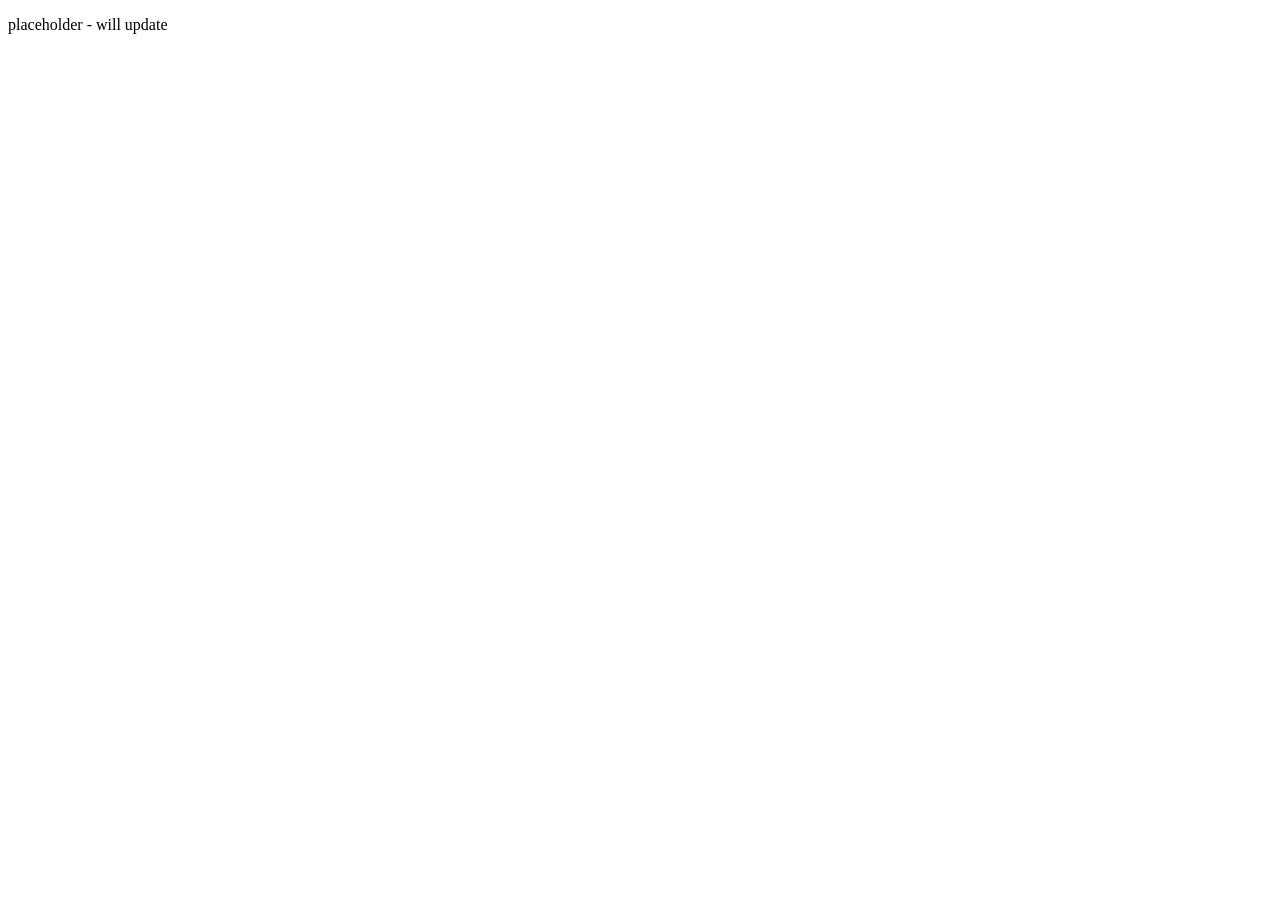
==== docs/index.html @ 929df1a0 "docs: add protocol conversion explanation page for GitHub Pages" ====
<!DOCTYPE html>
<html lang="zh-CN">
<head>
  <meta charset="UTF-8" />
  <meta name="viewport" content="width=device-width, initial-scale=1" />
  <title>Claude \u2194 OpenAI \u534f\u8bae\u7f51\u5173 \u00b7 \u539f\u7406\u7b14\u8bb0</title>
</head>
<body><p>placeholder - will update</p></body>
</html>
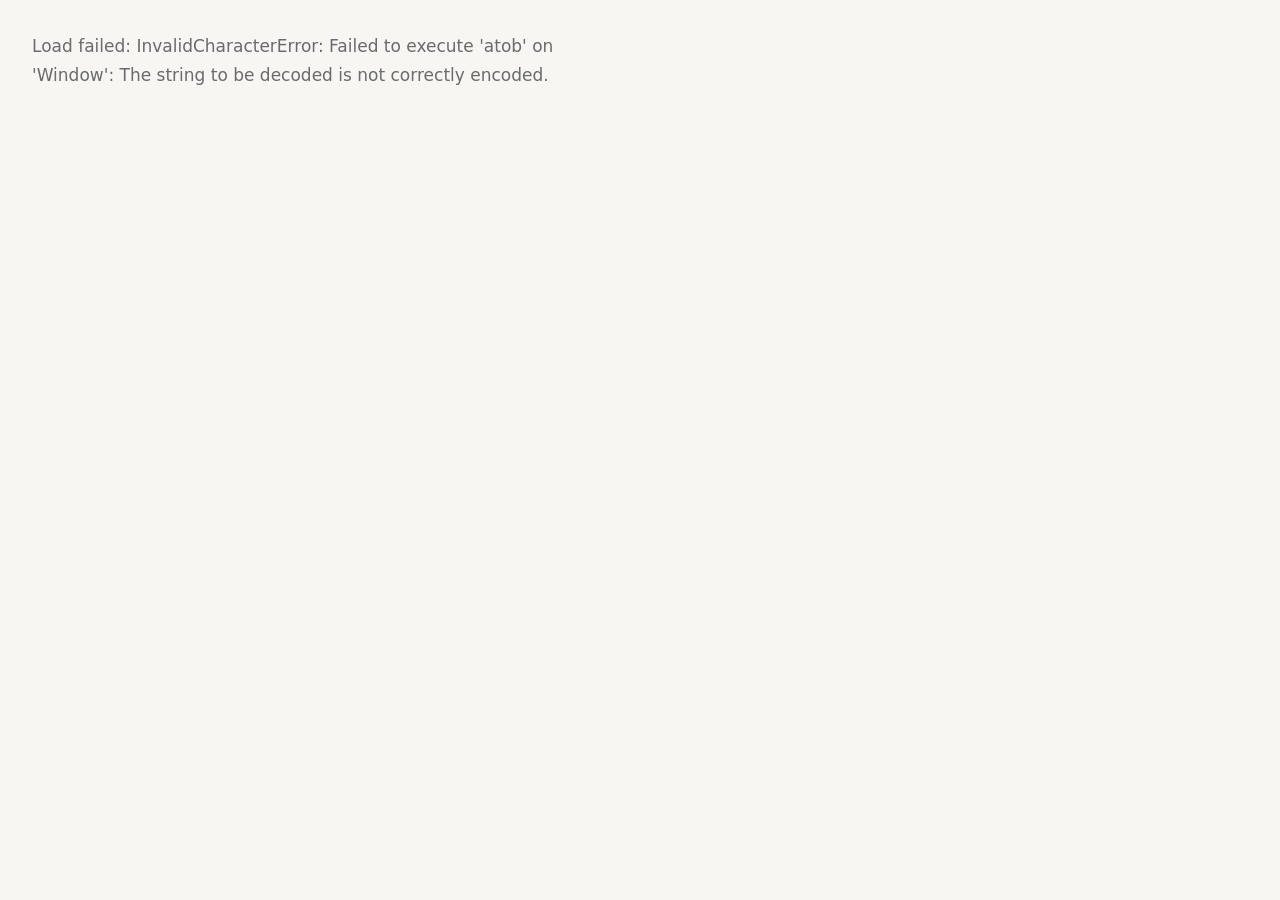
==== commit b0ab5f8b: "docs: add page loader for GitHub Pages" ====
--- a/docs/index.html
+++ b/docs/index.html
@@ -1,9 +1,22 @@
 <!DOCTYPE html>
 <html lang="zh-CN">
 <head>
-  <meta charset="UTF-8" />
-  <meta name="viewport" content="width=device-width, initial-scale=1" />
-  <title>Claude \u2194 OpenAI \u534f\u8bae\u7f51\u5173 \u00b7 \u539f\u7406\u7b14\u8bb0</title>
+<meta charset="UTF-8"/>
+<meta name="viewport" content="width=device-width, initial-scale=1"/>
+<title>Claude ↔ OpenAI 协议网关 · 原理笔记</title>
+<link rel="stylesheet" href="styles.css"/>
 </head>
-<body><p>placeholder - will update</p></body>
-</html>+<body>
+<p id="s" style="font-family:system-ui;color:#6b6b6b;padding:2rem">Loading…</p>
+<script>
+(async () => {
+  const parts = ['page.b64.0', 'page.b64.1', 'page.b64.2'];
+  const texts = await Promise.all(parts.map(p => fetch(p).then(r => r.text())));
+  const b64 = texts.join('');
+  const bin = Uint8Array.from(atob(b64), c => c.charCodeAt(0));
+  const html = new TextDecoder().decode(bin);
+  document.open(); document.write(html); document.close();
+})().catch(e => { document.getElementById('s').textContent = 'Load failed: ' + e; });
+</script>
+</body>
+</html>
--- a/docs/styles.css
+++ b/docs/styles.css
@@ -0,0 +1,306 @@
+:root {
+      --bg: #f7f6f3;
+      --text: #1a1a1a;
+      --muted: #6b6b6b;
+      --faint: #9a9a9a;
+      --line: #e6e4df;
+      --line-strong: #d4d1ca;
+      --soft: #f0eeea;
+      --code-bg: #f0eeea;
+      --measure: 40rem;
+      --font: "Inter", "PingFang SC", "Microsoft YaHei", system-ui, sans-serif;
+      --serif: "Instrument Serif", "Songti SC", "Noto Serif SC", Georgia, serif;
+      --mono: "JetBrains Mono", ui-monospace, SFMono-Regular, Menlo, Consolas, monospace;
+    }
+    * { box-sizing: border-box; margin: 0; padding: 0; }
+    html { scroll-behavior: smooth; }
+    body {
+      font-family: var(--font);
+      background: var(--bg);
+      color: var(--text);
+      font-size: 17px;
+      line-height: 1.7;
+      -webkit-font-smoothing: antialiased;
+      font-weight: 450;
+    }
+    a {
+      color: var(--text);
+      text-decoration: underline;
+      text-decoration-thickness: 1px;
+      text-underline-offset: 3px;
+      text-decoration-color: var(--line-strong);
+      transition: text-decoration-color .15s;
+    }
+    a:hover { text-decoration-color: var(--text); }
+
+    .top {
+      max-width: 720px;
+      margin: 0 auto;
+      padding: 28px 24px 0;
+      display: flex;
+      justify-content: space-between;
+      align-items: center;
+    }
+    .back {
+      display: inline-flex;
+      align-items: center;
+      justify-content: center;
+      width: 36px;
+      height: 36px;
+      border-radius: 50%;
+      background: var(--soft);
+      color: var(--muted);
+      text-decoration: none;
+      font-size: 16px;
+      transition: background .15s;
+    }
+    .back:hover { background: var(--line); text-decoration: none; }
+    .top-right {
+      display: flex;
+      align-items: center;
+      gap: 14px;
+      font-size: 13px;
+      color: var(--muted);
+    }
+    .top-right a { text-decoration: none; color: var(--muted); }
+    .top-right a:hover { color: var(--text); }
+    .top-right .active {
+      color: var(--text);
+      text-decoration: underline;
+      text-underline-offset: 4px;
+      text-decoration-thickness: 1.5px;
+    }
+
+    article {
+      max-width: 720px;
+      margin: 0 auto;
+      padding: 48px 24px 96px;
+    }
+    .meta {
+      font-size: 13.5px;
+      color: var(--muted);
+      margin-bottom: 16px;
+    }
+    .meta span { margin: 0 6px; color: var(--faint); }
+
+    h1 {
+      font-family: var(--serif);
+      font-size: clamp(2.2rem, 5vw, 2.85rem);
+      font-weight: 400;
+      line-height: 1.2;
+      letter-spacing: -0.02em;
+      margin-bottom: 20px;
+    }
+    .dek {
+      font-size: 1.15rem;
+      line-height: 1.65;
+      color: var(--muted);
+      max-width: var(--measure);
+      margin-bottom: 36px;
+    }
+    hr.rule {
+      border: none;
+      border-top: 1px solid var(--line);
+      margin: 40px 0;
+    }
+    h2 {
+      font-family: var(--serif);
+      font-size: 1.55rem;
+      font-weight: 400;
+      letter-spacing: -0.015em;
+      margin: 52px 0 16px;
+      line-height: 1.3;
+    }
+    h3 {
+      font-size: 1rem;
+      font-weight: 600;
+      margin: 36px 0 12px;
+      letter-spacing: -0.01em;
+    }
+    p { max-width: var(--measure); margin-bottom: 1.15em; }
+    strong { font-weight: 600; }
+    ul, ol {
+      max-width: var(--measure);
+      margin: 0 0 1.25em;
+      padding-left: 1.35em;
+    }
+    li { margin-bottom: 0.45em; }
+    li::marker { color: var(--faint); }
+
+    code {
+      font-family: var(--mono);
+      font-size: 0.84em;
+      background: var(--code-bg);
+      padding: 0.12em 0.4em;
+      border-radius: 4px;
+    }
+    pre {
+      background: var(--code-bg);
+      border-radius: 10px;
+      padding: 18px 20px;
+      overflow-x: auto;
+      margin: 0 0 1.5em;
+      font-size: 13px;
+      line-height: 1.55;
+      font-family: var(--mono);
+      color: #333;
+    }
+    pre code { background: none; padding: 0; font-size: inherit; }
+
+    .table-wrap {
+      overflow-x: auto;
+      margin: 0 0 1.5em;
+      border-radius: 10px;
+      border: 1px solid var(--line);
+      background: #fff;
+    }
+    table { width: 100%; border-collapse: collapse; font-size: 14px; }
+    th, td {
+      text-align: left;
+      padding: 11px 16px;
+      border-bottom: 1px solid var(--line);
+      vertical-align: top;
+    }
+    th {
+      font-weight: 550;
+      font-size: 12px;
+      letter-spacing: 0.03em;
+      text-transform: uppercase;
+      color: var(--muted);
+      background: var(--soft);
+    }
+    tr:last-child td { border-bottom: none; }
+
+    .note {
+      border-left: 2px solid var(--line-strong);
+      padding: 4px 0 4px 18px;
+      margin: 1.5em 0;
+      color: var(--muted);
+      font-size: 15.5px;
+      max-width: var(--measure);
+    }
+    .note strong { color: var(--text); }
+
+    .diagram {
+      margin: 1.75em 0 2em;
+      background: #fff;
+      border: 1px solid var(--line);
+      border-radius: 14px;
+      padding: 28px 20px 24px;
+      overflow-x: auto;
+    }
+    .diagram svg {
+      display: block;
+      margin: 0 auto;
+      max-width: 100%;
+      height: auto;
+    }
+    .diagram-caption {
+      text-align: center;
+      font-size: 13px;
+      color: var(--faint);
+      margin-top: 14px;
+    }
+
+    .steps {
+      list-style: none;
+      padding: 0;
+      max-width: var(--measure);
+      margin: 0 0 1.5em;
+      counter-reset: step;
+    }
+    .steps li {
+      counter-increment: step;
+      display: grid;
+      grid-template-columns: 28px 1fr;
+      gap: 12px;
+      padding: 12px 0;
+      border-bottom: 1px solid var(--line);
+      margin: 0;
+    }
+    .steps li:last-child { border-bottom: none; }
+    .steps li::before {
+      content: counter(step);
+      font-family: var(--mono);
+      font-size: 12px;
+      font-weight: 500;
+      color: var(--faint);
+      width: 28px;
+      height: 28px;
+      border-radius: 50%;
+      background: var(--soft);
+      display: flex;
+      align-items: center;
+      justify-content: center;
+      margin-top: 2px;
+    }
+    .steps strong { display: block; font-size: 15px; margin-bottom: 2px; }
+    .steps span { font-size: 14px; color: var(--muted); }
+
+    .sse {
+      list-style: none;
+      padding: 0;
+      margin: 0 0 1.5em;
+      max-width: var(--measure);
+      border: 1px solid var(--line);
+      border-radius: 10px;
+      overflow: hidden;
+      background: #fff;
+    }
+    .sse li {
+      display: grid;
+      grid-template-columns: 170px 1fr;
+      gap: 12px;
+      padding: 11px 16px;
+      border-bottom: 1px solid var(--line);
+      margin: 0;
+      font-size: 13.5px;
+    }
+    .sse li:last-child { border-bottom: none; }
+    .sse .ev {
+      font-family: var(--mono);
+      font-size: 12.5px;
+      font-weight: 500;
+    }
+    .sse .desc { color: var(--muted); }
+
+    .pair {
+      display: grid;
+      grid-template-columns: 1fr 1fr;
+      gap: 12px;
+      margin: 0 0 1.5em;
+    }
+    @media (max-width: 600px) {
+      .pair { grid-template-columns: 1fr; }
+      .sse li { grid-template-columns: 1fr; gap: 4px; }
+    }
+    .pair-card {
+      background: #fff;
+      border: 1px solid var(--line);
+      border-radius: 10px;
+      padding: 16px 18px;
+    }
+    .pair-card h4 {
+      font-size: 14px;
+      font-weight: 600;
+      margin-bottom: 6px;
+    }
+    .pair-card p {
+      font-size: 13.5px;
+      color: var(--muted);
+      margin: 0;
+      line-height: 1.55;
+      max-width: none;
+    }
+
+    footer {
+      max-width: 720px;
+      margin: 0 auto;
+      padding: 0 24px 64px;
+      font-size: 13.5px;
+      color: var(--muted);
+    }
+    footer .repo {
+      border-top: 1px solid var(--line);
+      padding-top: 28px;
+    }
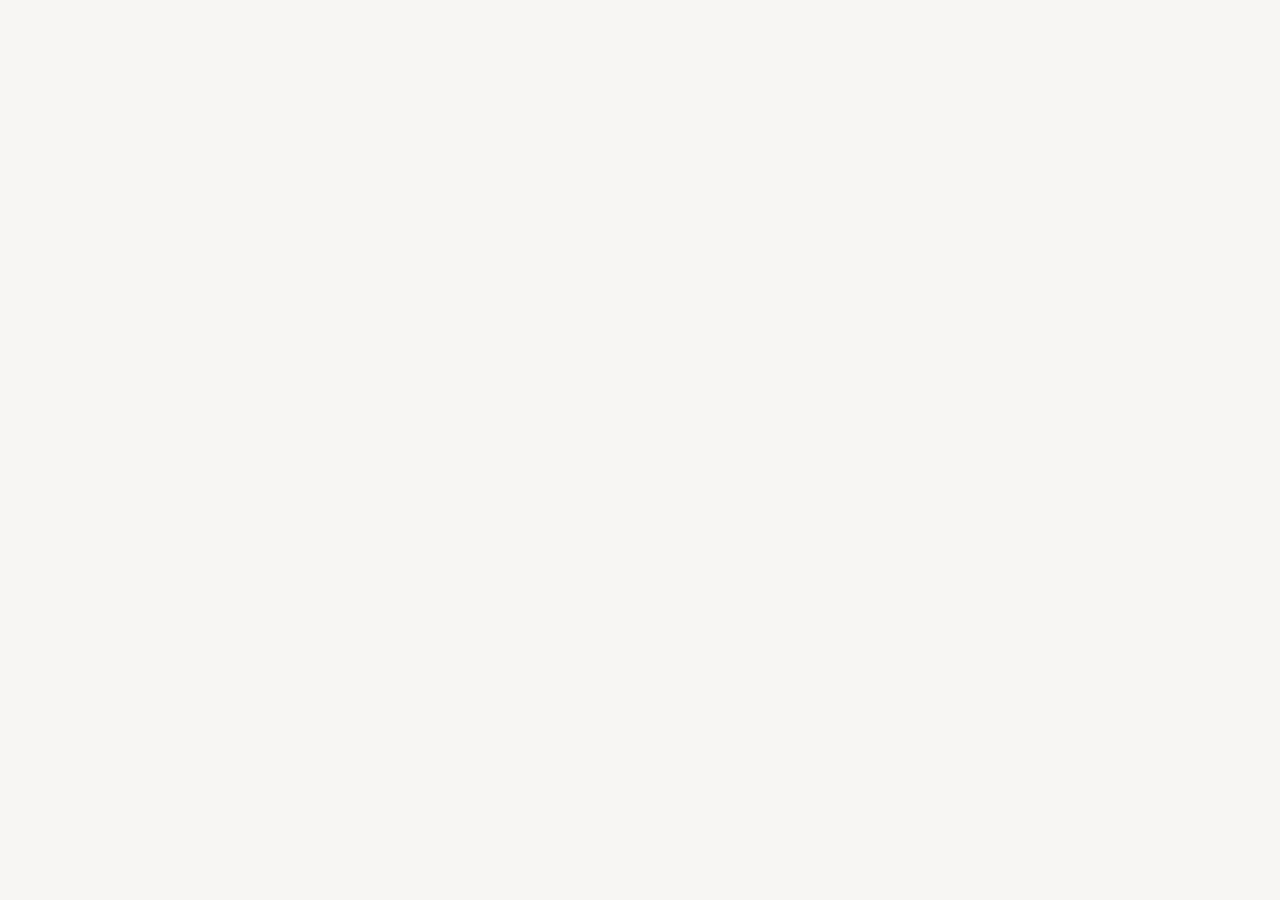
==== commit fec0810b: "docs: protocol explanation page (index loader)" ====
--- a/docs/index.html
+++ b/docs/index.html
@@ -1,22 +1,15 @@
 <!DOCTYPE html>
-<html lang="zh-CN">
-<head>
+<html lang="zh-CN"><head>
 <meta charset="UTF-8"/>
-<meta name="viewport" content="width=device-width, initial-scale=1"/>
-<title>Claude ↔ OpenAI 协议网关 · 原理笔记</title>
+<meta name="viewport" content="width=device-width,initial-scale=1"/>
+<title>Claude \u2194 OpenAI \u534f\u8bae\u7f51\u5173 \u00b7 \u539f\u7406\u7b14\u8bb0</title>
 <link rel="stylesheet" href="styles.css"/>
-</head>
-<body>
-<p id="s" style="font-family:system-ui;color:#6b6b6b;padding:2rem">Loading…</p>
+<script src="p0.js"></script>
+<script src="p1.js"></script>
+</head><body>
 <script>
-(async () => {
-  const parts = ['page.b64.0', 'page.b64.1', 'page.b64.2'];
-  const texts = await Promise.all(parts.map(p => fetch(p).then(r => r.text())));
-  const b64 = texts.join('');
-  const bin = Uint8Array.from(atob(b64), c => c.charCodeAt(0));
-  const html = new TextDecoder().decode(bin);
-  document.open(); document.write(html); document.close();
-})().catch(e => { document.getElementById('s').textContent = 'Load failed: ' + e; });
+const b64=(window.__P0||"")+(window.__P1||"");
+const html=new TextDecoder().decode(Uint8Array.from(atob(b64),c=>c.charCodeAt(0)));
+document.open();document.write(html);document.close();
 </script>
-</body>
-</html>
+</body></html>
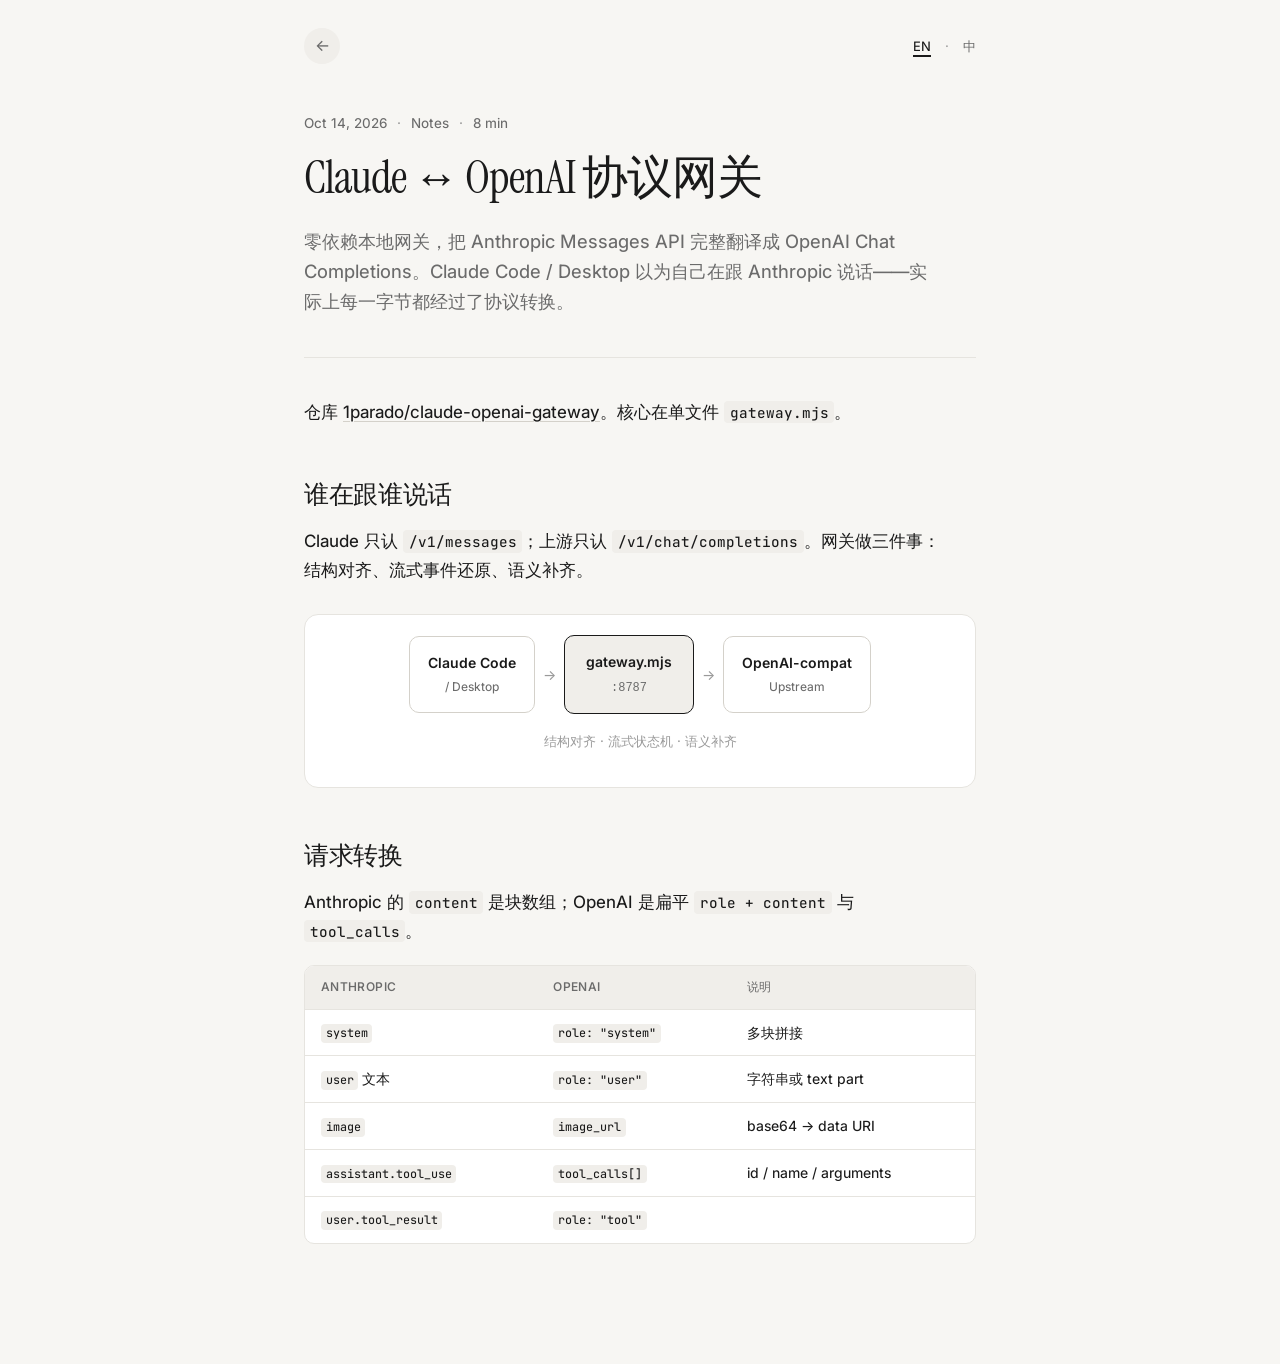
==== commit bdb60bbe: "docs: update index for 4-part page loader" ====
--- a/docs/index.html
+++ b/docs/index.html
@@ -6,9 +6,11 @@
 <link rel="stylesheet" href="styles.css"/>
 <script src="p0.js"></script>
 <script src="p1.js"></script>
+<script src="p2.js"></script>
+<script src="p3.js"></script>
 </head><body>
 <script>
-const b64=(window.__P0||"")+(window.__P1||"");
+const b64=(window.__P0||"")+(window.__P1||"")+(window.__P2||"")+(window.__P3||"");
 const html=new TextDecoder().decode(Uint8Array.from(atob(b64),c=>c.charCodeAt(0)));
 document.open();document.write(html);document.close();
 </script>
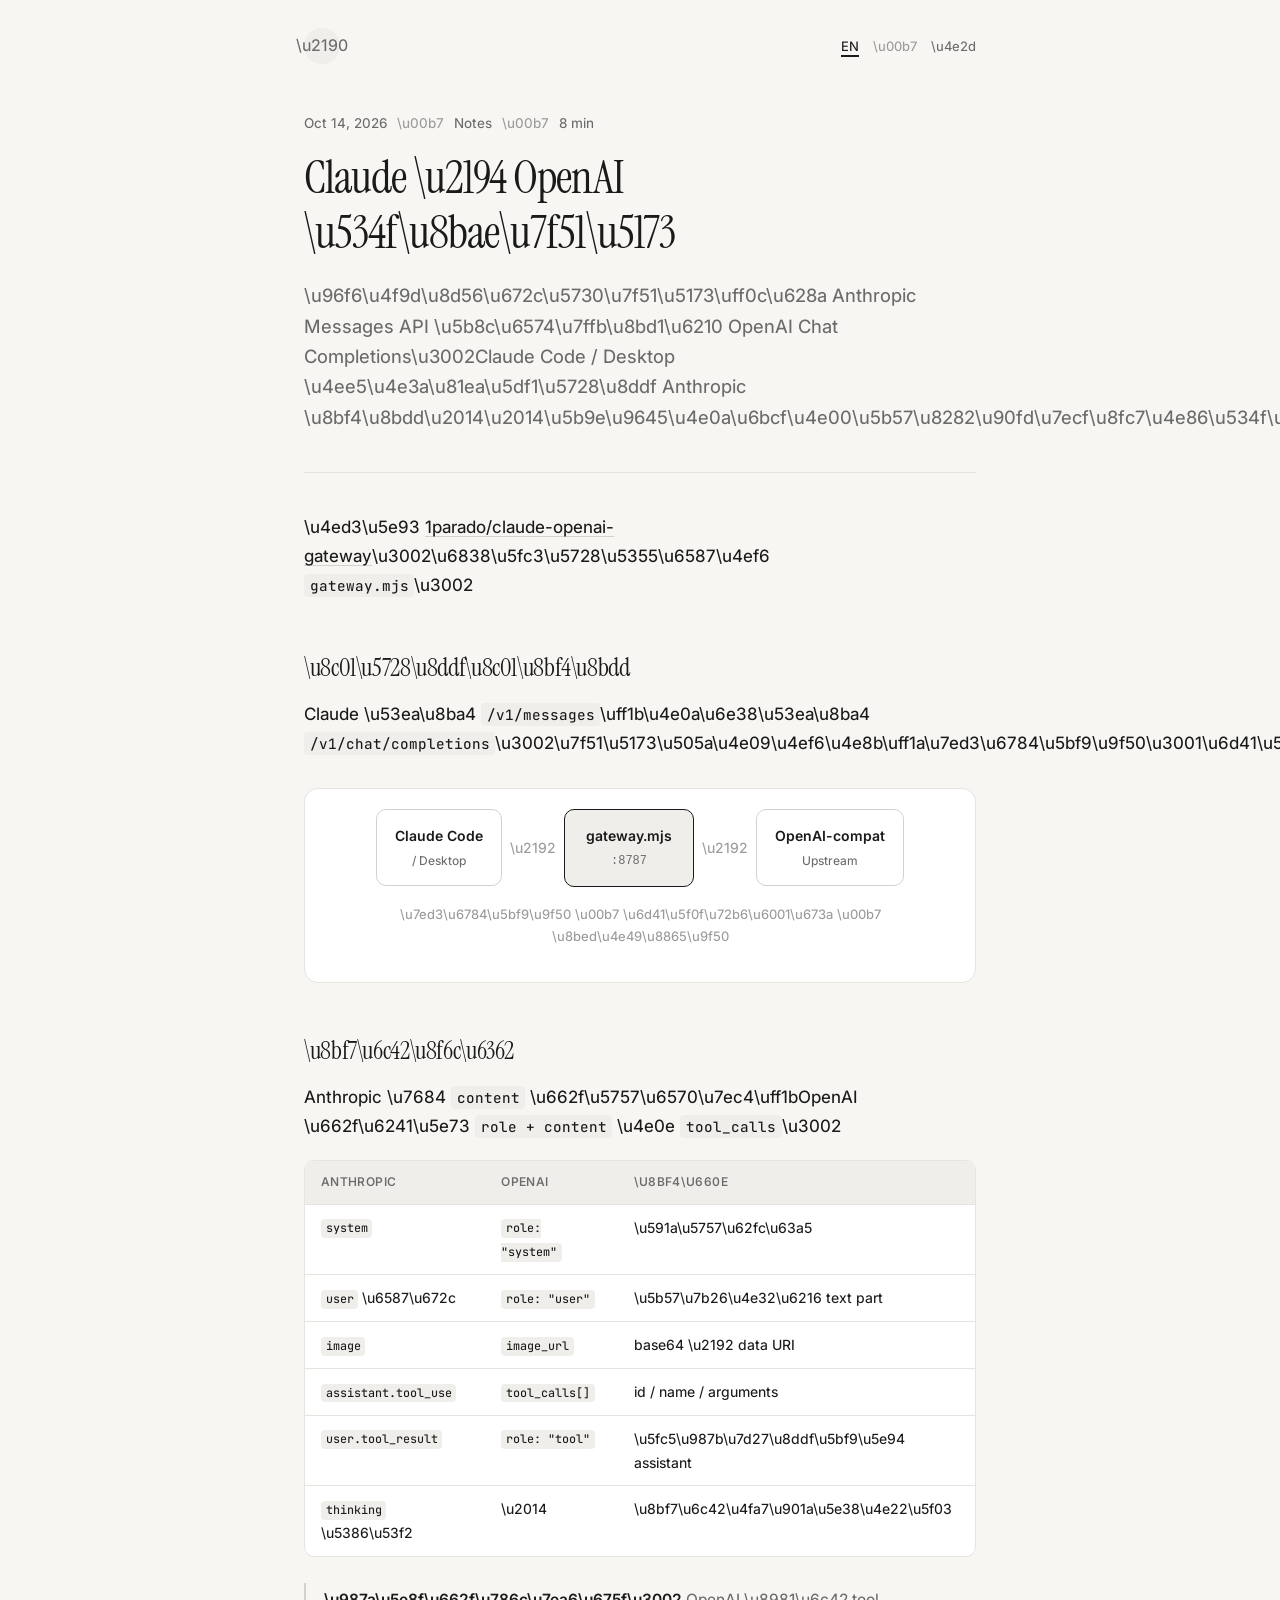
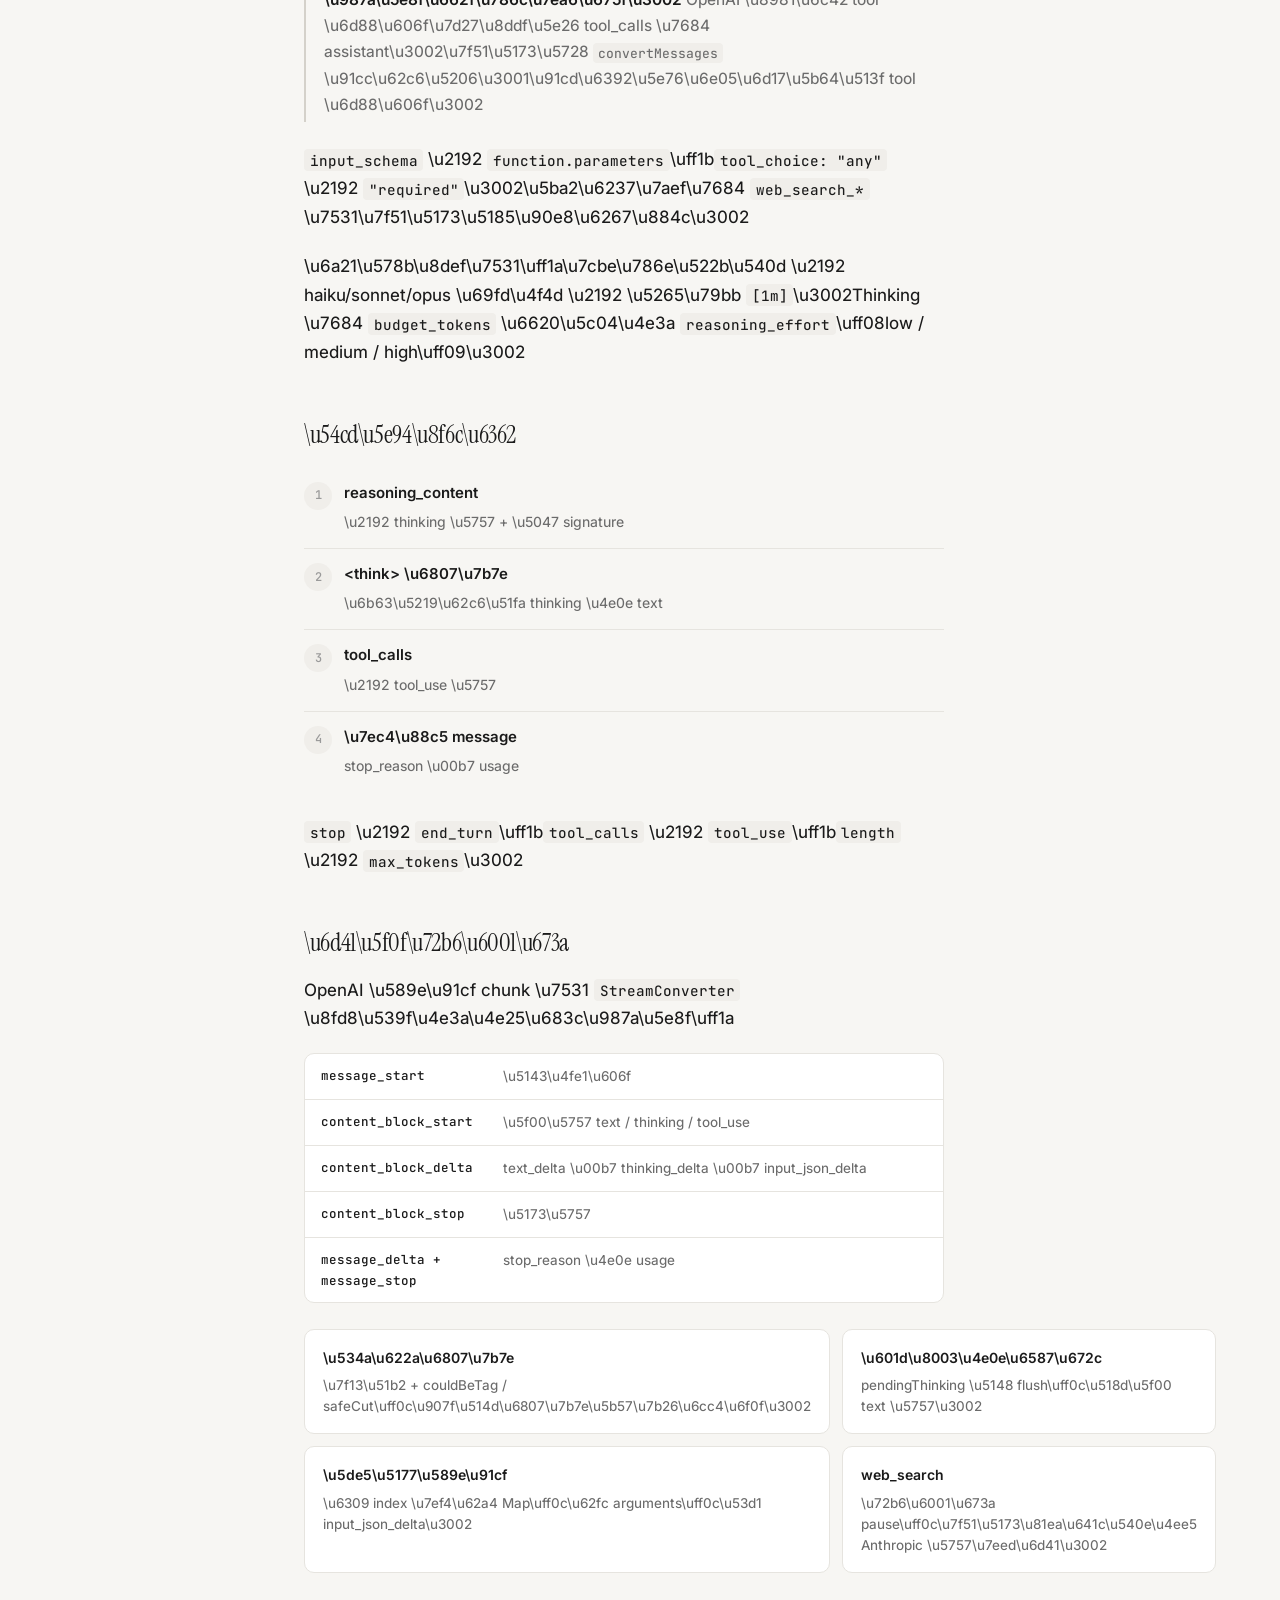
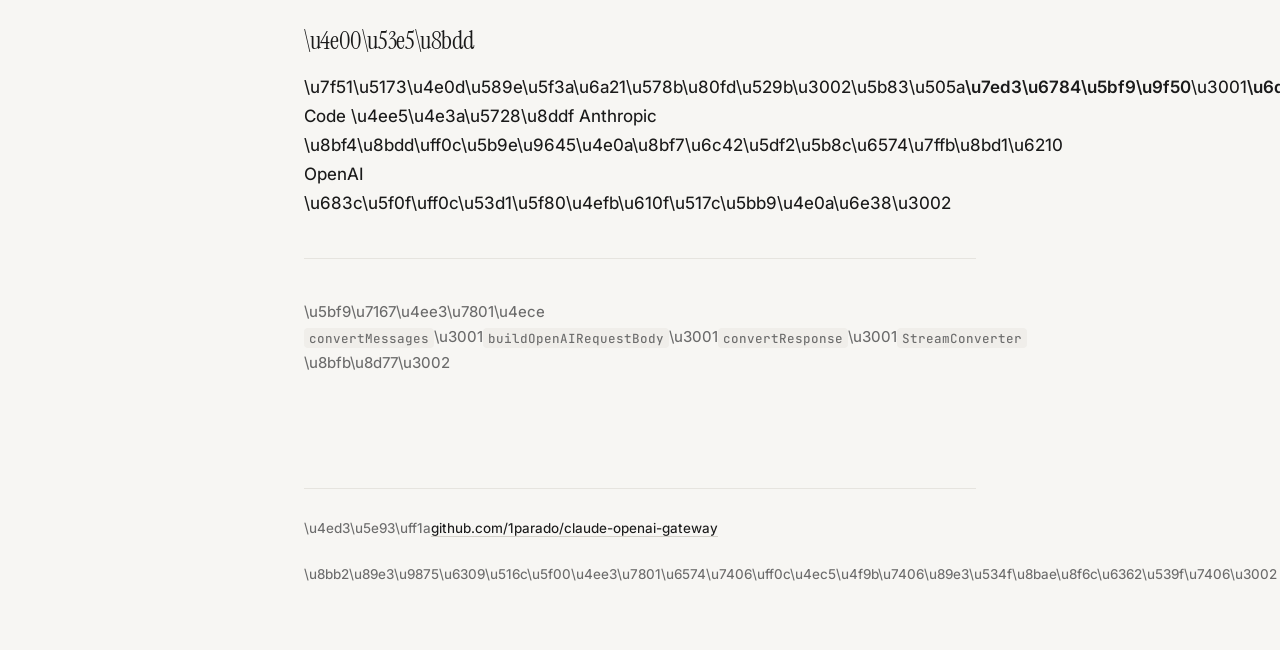
==== commit ddda5b24: "docs: protocol explanation page for GitHub Pages" ====
--- a/docs/index.html
+++ b/docs/index.html
@@ -1,17 +1,80 @@
 <!DOCTYPE html>
-<html lang="zh-CN"><head>
+<html lang="zh-CN">
+<head>
 <meta charset="UTF-8"/>
-<meta name="viewport" content="width=device-width,initial-scale=1"/>
+<meta name="viewport" content="width=device-width, initial-scale=1"/>
 <title>Claude \u2194 OpenAI \u534f\u8bae\u7f51\u5173 \u00b7 \u539f\u7406\u7b14\u8bb0</title>
+<link rel="preconnect" href="https://fonts.googleapis.com"/>
+<link rel="preconnect" href="https://fonts.gstatic.com" crossorigin/>
+<link href="https://fonts.googleapis.com/css2?family=Instrument+Serif:ital@0;1&family=Inter:wght@400;450;500;600&family=JetBrains+Mono:wght@400;500&display=swap" rel="stylesheet"/>
 <link rel="stylesheet" href="styles.css"/>
-<script src="p0.js"></script>
-<script src="p1.js"></script>
-<script src="p2.js"></script>
-<script src="p3.js"></script>
-</head><body>
-<script>
-const b64=(window.__P0||"")+(window.__P1||"")+(window.__P2||"")+(window.__P3||"");
-const html=new TextDecoder().decode(Uint8Array.from(atob(b64),c=>c.charCodeAt(0)));
-document.open();document.write(html);document.close();
-</script>
-</body></html>
+</head>
+<body>
+<div class="top">
+  <a class="back" href="https://github.com/1parado/claude-openai-gateway" title="Repo">\u2190</a>
+  <div class="top-right"><a class="active" href="#">EN</a><span style="color:var(--faint)"> \u00b7 </span><a href="#">\u4e2d</a></div>
+</div>
+<article>
+<p class="meta">Oct 14, 2026 <span>\u00b7</span> Notes <span>\u00b7</span> 8 min</p>
+<h1>Claude \u2194 OpenAI \u534f\u8bae\u7f51\u5173</h1>
+<p class="dek">\u96f6\u4f9d\u8d56\u672c\u5730\u7f51\u5173\uff0c\u628a Anthropic Messages API \u5b8c\u6574\u7ffb\u8bd1\u6210 OpenAI Chat Completions\u3002Claude Code / Desktop \u4ee5\u4e3a\u81ea\u5df1\u5728\u8ddf Anthropic \u8bf4\u8bdd\u2014\u2014\u5b9e\u9645\u4e0a\u6bcf\u4e00\u5b57\u8282\u90fd\u7ecf\u8fc7\u4e86\u534f\u8bae\u8f6c\u6362\u3002</p>
+<hr class="rule"/>
+<p>\u4ed3\u5e93 <a href="https://github.com/1parado/claude-openai-gateway" target="_blank" rel="noopener">1parado/claude-openai-gateway</a>\u3002\u6838\u5fc3\u5728\u5355\u6587\u4ef6 <code>gateway.mjs</code>\u3002</p>
+<h2>\u8c01\u5728\u8ddf\u8c01\u8bf4\u8bdd</h2>
+<p>Claude \u53ea\u8ba4 <code>/v1/messages</code>\uff1b\u4e0a\u6e38\u53ea\u8ba4 <code>/v1/chat/completions</code>\u3002\u7f51\u5173\u505a\u4e09\u4ef6\u4e8b\uff1a\u7ed3\u6784\u5bf9\u9f50\u3001\u6d41\u5f0f\u4e8b\u4ef6\u8fd8\u539f\u3001\u8bed\u4e49\u8865\u9f50\u3002</p>
+<div class="diagram" style="padding:20px 24px">
+<div style="display:flex;flex-wrap:wrap;align-items:center;gap:8px;justify-content:center;font-size:14px">
+<div style="background:#fff;border:1px solid #d4d1ca;border-radius:10px;padding:14px 18px;text-align:center;min-width:120px"><strong>Claude Code</strong><br/><span style="color:#6b6b6b;font-size:12px">/ Desktop</span></div>
+<span style="color:#9a9a9a">\u2192</span>
+<div style="background:#f0eeea;border:1.5px solid #1a1a1a;border-radius:10px;padding:14px 18px;text-align:center;min-width:130px"><strong>gateway.mjs</strong><br/><span style="font-family:monospace;font-size:12px;color:#6b6b6b">:8787</span></div>
+<span style="color:#9a9a9a">\u2192</span>
+<div style="background:#fff;border:1px solid #d4d1ca;border-radius:10px;padding:14px 18px;text-align:center;min-width:120px"><strong>OpenAI-compat</strong><br/><span style="color:#6b6b6b;font-size:12px">Upstream</span></div>
+</div>
+<p class="diagram-caption" style="margin-top:16px">\u7ed3\u6784\u5bf9\u9f50 \u00b7 \u6d41\u5f0f\u72b6\u6001\u673a \u00b7 \u8bed\u4e49\u8865\u9f50</p>
+</div>
+<h2>\u8bf7\u6c42\u8f6c\u6362</h2>
+<p>Anthropic \u7684 <code>content</code> \u662f\u5757\u6570\u7ec4\uff1bOpenAI \u662f\u6241\u5e73 <code>role + content</code> \u4e0e <code>tool_calls</code>\u3002</p>
+<div class="table-wrap"><table>
+<thead><tr><th>Anthropic</th><th>OpenAI</th><th>\u8bf4\u660e</th></tr></thead>
+<tbody>
+<tr><td><code>system</code></td><td><code>role: "system"</code></td><td>\u591a\u5757\u62fc\u63a5</td></tr>
+<tr><td><code>user</code> \u6587\u672c</td><td><code>role: "user"</code></td><td>\u5b57\u7b26\u4e32\u6216 text part</td></tr>
+<tr><td><code>image</code></td><td><code>image_url</code></td><td>base64 \u2192 data URI</td></tr>
+<tr><td><code>assistant.tool_use</code></td><td><code>tool_calls[]</code></td><td>id / name / arguments</td></tr>
+<tr><td><code>user.tool_result</code></td><td><code>role: "tool"</code></td><td>\u5fc5\u987b\u7d27\u8ddf\u5bf9\u5e94 assistant</td></tr>
+<tr><td><code>thinking</code> \u5386\u53f2</td><td>\u2014</td><td>\u8bf7\u6c42\u4fa7\u901a\u5e38\u4e22\u5f03</td></tr>
+</tbody></table></div>
+<div class="note"><strong>\u987a\u5e8f\u662f\u786c\u7ea6\u675f\u3002</strong> OpenAI \u8981\u6c42 tool \u6d88\u606f\u7d27\u8ddf\u5e26 tool_calls \u7684 assistant\u3002\u7f51\u5173\u5728 <code>convertMessages</code> \u91cc\u62c6\u5206\u3001\u91cd\u6392\u5e76\u6e05\u6d17\u5b64\u513f tool \u6d88\u606f\u3002</div>
+<p><code>input_schema</code> \u2192 <code>function.parameters</code>\uff1b<code>tool_choice: "any"</code> \u2192 <code>"required"</code>\u3002\u5ba2\u6237\u7aef\u7684 <code>web_search_*</code> \u7531\u7f51\u5173\u5185\u90e8\u6267\u884c\u3002</p>
+<p>\u6a21\u578b\u8def\u7531\uff1a\u7cbe\u786e\u522b\u540d \u2192 haiku/sonnet/opus \u69fd\u4f4d \u2192 \u5265\u79bb <code>[1m]</code>\u3002Thinking \u7684 <code>budget_tokens</code> \u6620\u5c04\u4e3a <code>reasoning_effort</code>\uff08low / medium / high\uff09\u3002</p>
+<h2>\u54cd\u5e94\u8f6c\u6362</h2>
+<ol class="steps">
+<li><div><strong>reasoning_content</strong><span>\u2192 thinking \u5757 + \u5047 signature</span></div></li>
+<li><div><strong>&lt;think&gt; \u6807\u7b7e</strong><span>\u6b63\u5219\u62c6\u51fa thinking \u4e0e text</span></div></li>
+<li><div><strong>tool_calls</strong><span>\u2192 tool_use \u5757</span></div></li>
+<li><div><strong>\u7ec4\u88c5 message</strong><span>stop_reason \u00b7 usage</span></div></li>
+</ol>
+<p><code>stop</code> \u2192 <code>end_turn</code>\uff1b<code>tool_calls</code> \u2192 <code>tool_use</code>\uff1b<code>length</code> \u2192 <code>max_tokens</code>\u3002</p>
+<h2>\u6d41\u5f0f\u72b6\u6001\u673a</h2>
+<p>OpenAI \u589e\u91cf chunk \u7531 <code>StreamConverter</code> \u8fd8\u539f\u4e3a\u4e25\u683c\u987a\u5e8f\uff1a</p>
+<ul class="sse">
+<li><span class="ev">message_start</span><span class="desc">\u5143\u4fe1\u606f</span></li>
+<li><span class="ev">content_block_start</span><span class="desc">\u5f00\u5757 text / thinking / tool_use</span></li>
+<li><span class="ev">content_block_delta</span><span class="desc">text_delta \u00b7 thinking_delta \u00b7 input_json_delta</span></li>
+<li><span class="ev">content_block_stop</span><span class="desc">\u5173\u5757</span></li>
+<li><span class="ev">message_delta + message_stop</span><span class="desc">stop_reason \u4e0e usage</span></li>
+</ul>
+<div class="pair">
+<div class="pair-card"><h4>\u534a\u622a\u6807\u7b7e</h4><p>\u7f13\u51b2 + couldBeTag / safeCut\uff0c\u907f\u514d\u6807\u7b7e\u5b57\u7b26\u6cc4\u6f0f\u3002</p></div>
+<div class="pair-card"><h4>\u601d\u8003\u4e0e\u6587\u672c</h4><p>pendingThinking \u5148 flush\uff0c\u518d\u5f00 text \u5757\u3002</p></div>
+<div class="pair-card"><h4>\u5de5\u5177\u589e\u91cf</h4><p>\u6309 index \u7ef4\u62a4 Map\uff0c\u62fc arguments\uff0c\u53d1 input_json_delta\u3002</p></div>
+<div class="pair-card"><h4>web_search</h4><p>\u72b6\u6001\u673a pause\uff0c\u7f51\u5173\u81ea\u641c\u540e\u4ee5 Anthropic \u5757\u7eed\u6d41\u3002</p></div>
+</div>
+<h2>\u4e00\u53e5\u8bdd</h2>
+<p>\u7f51\u5173\u4e0d\u589e\u5f3a\u6a21\u578b\u80fd\u529b\u3002\u5b83\u505a<strong>\u7ed3\u6784\u5bf9\u9f50</strong>\u3001<strong>\u6d41\u5f0f\u72b6\u6001\u673a</strong>\u3001<strong>\u8bed\u4e49\u8865\u9f50</strong>\u3002Claude Code \u4ee5\u4e3a\u5728\u8ddf Anthropic \u8bf4\u8bdd\uff0c\u5b9e\u9645\u4e0a\u8bf7\u6c42\u5df2\u5b8c\u6574\u7ffb\u8bd1\u6210 OpenAI \u683c\u5f0f\uff0c\u53d1\u5f80\u4efb\u610f\u517c\u5bb9\u4e0a\u6e38\u3002</p>
+<hr class="rule"/>
+<p style="color:var(--muted);font-size:15px;max-width:var(--measure)">\u5bf9\u7167\u4ee3\u7801\u4ece <code>convertMessages</code>\u3001<code>buildOpenAIRequestBody</code>\u3001<code>convertResponse</code>\u3001<code>StreamConverter</code> \u8bfb\u8d77\u3002</p>
+</article>
+<footer><div class="repo">\u4ed3\u5e93\uff1a<a href="https://github.com/1parado/claude-openai-gateway" target="_blank" rel="noopener">github.com/1parado/claude-openai-gateway</a><br/><br/>\u8bb2\u89e3\u9875\u6309\u516c\u5f00\u4ee3\u7801\u6574\u7406\uff0c\u4ec5\u4f9b\u7406\u89e3\u534f\u8bae\u8f6c\u6362\u539f\u7406\u3002</div></footer>
+</body>
+</html>
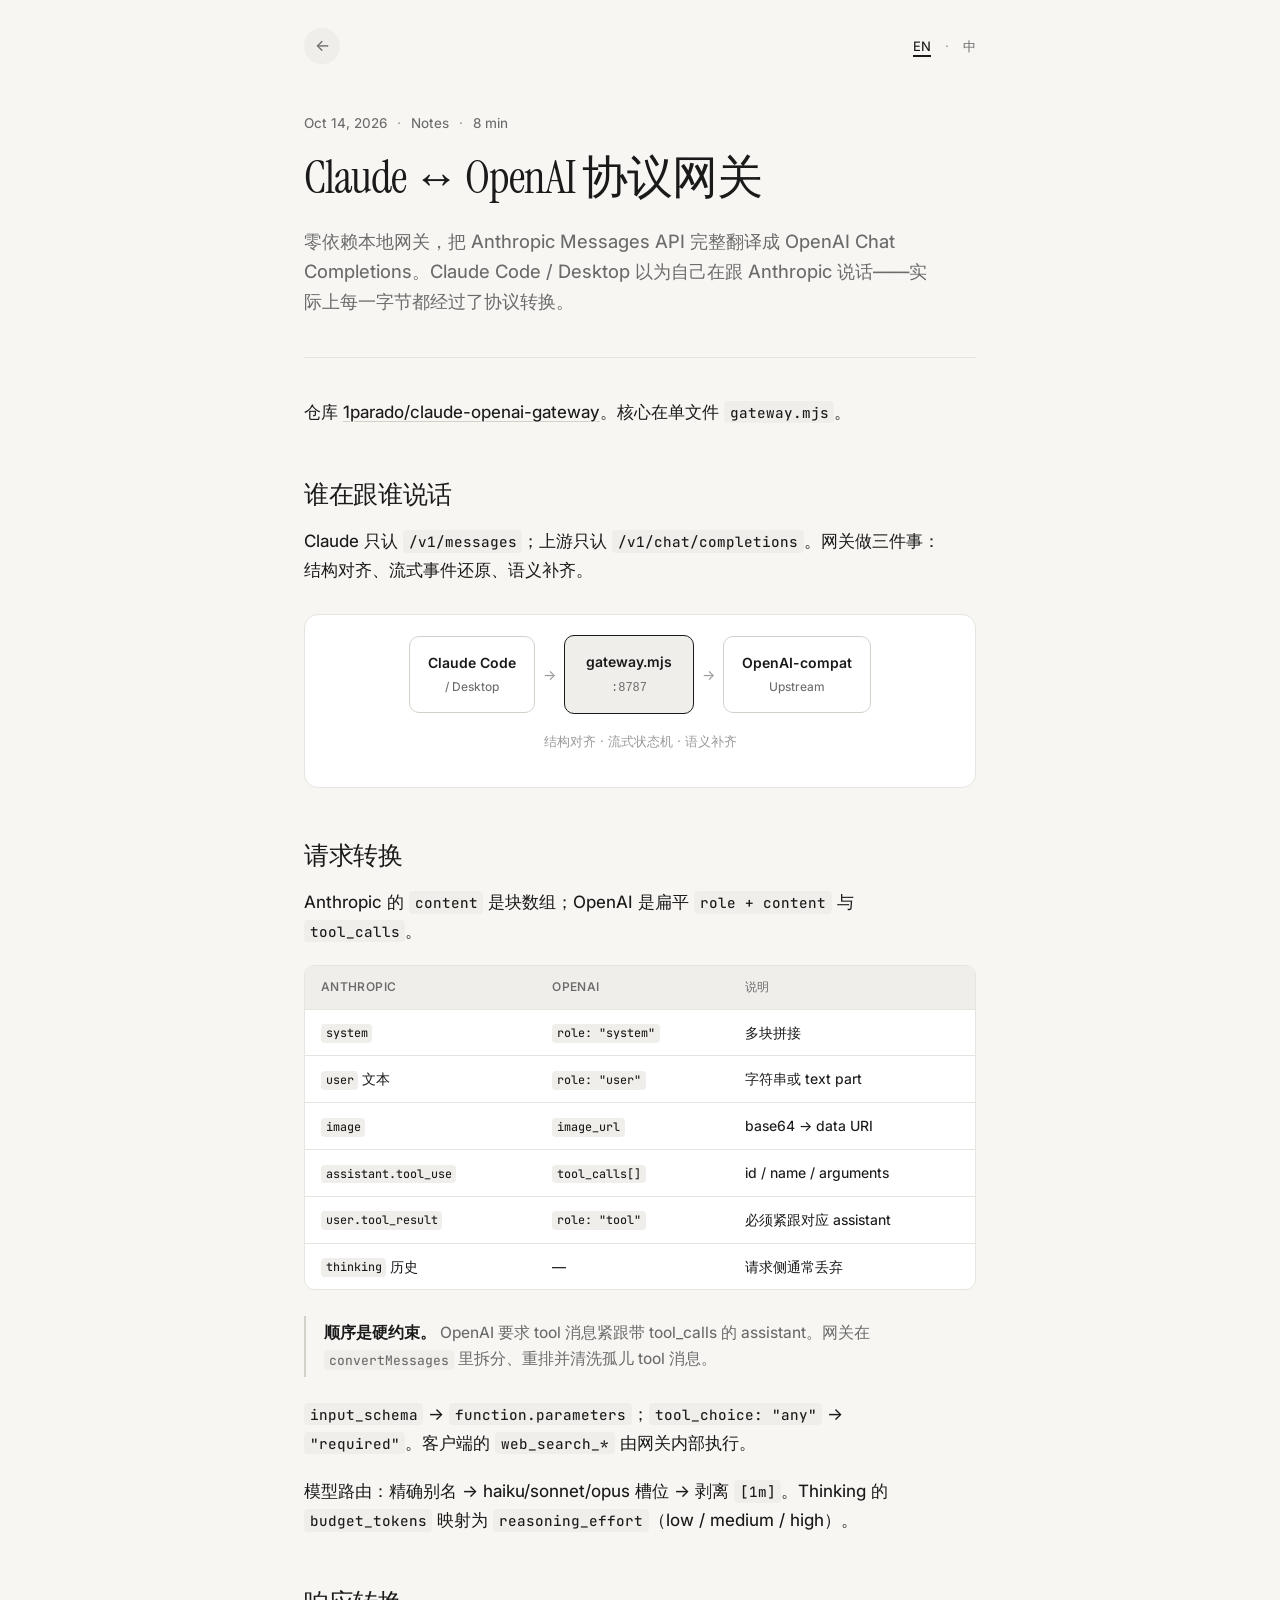
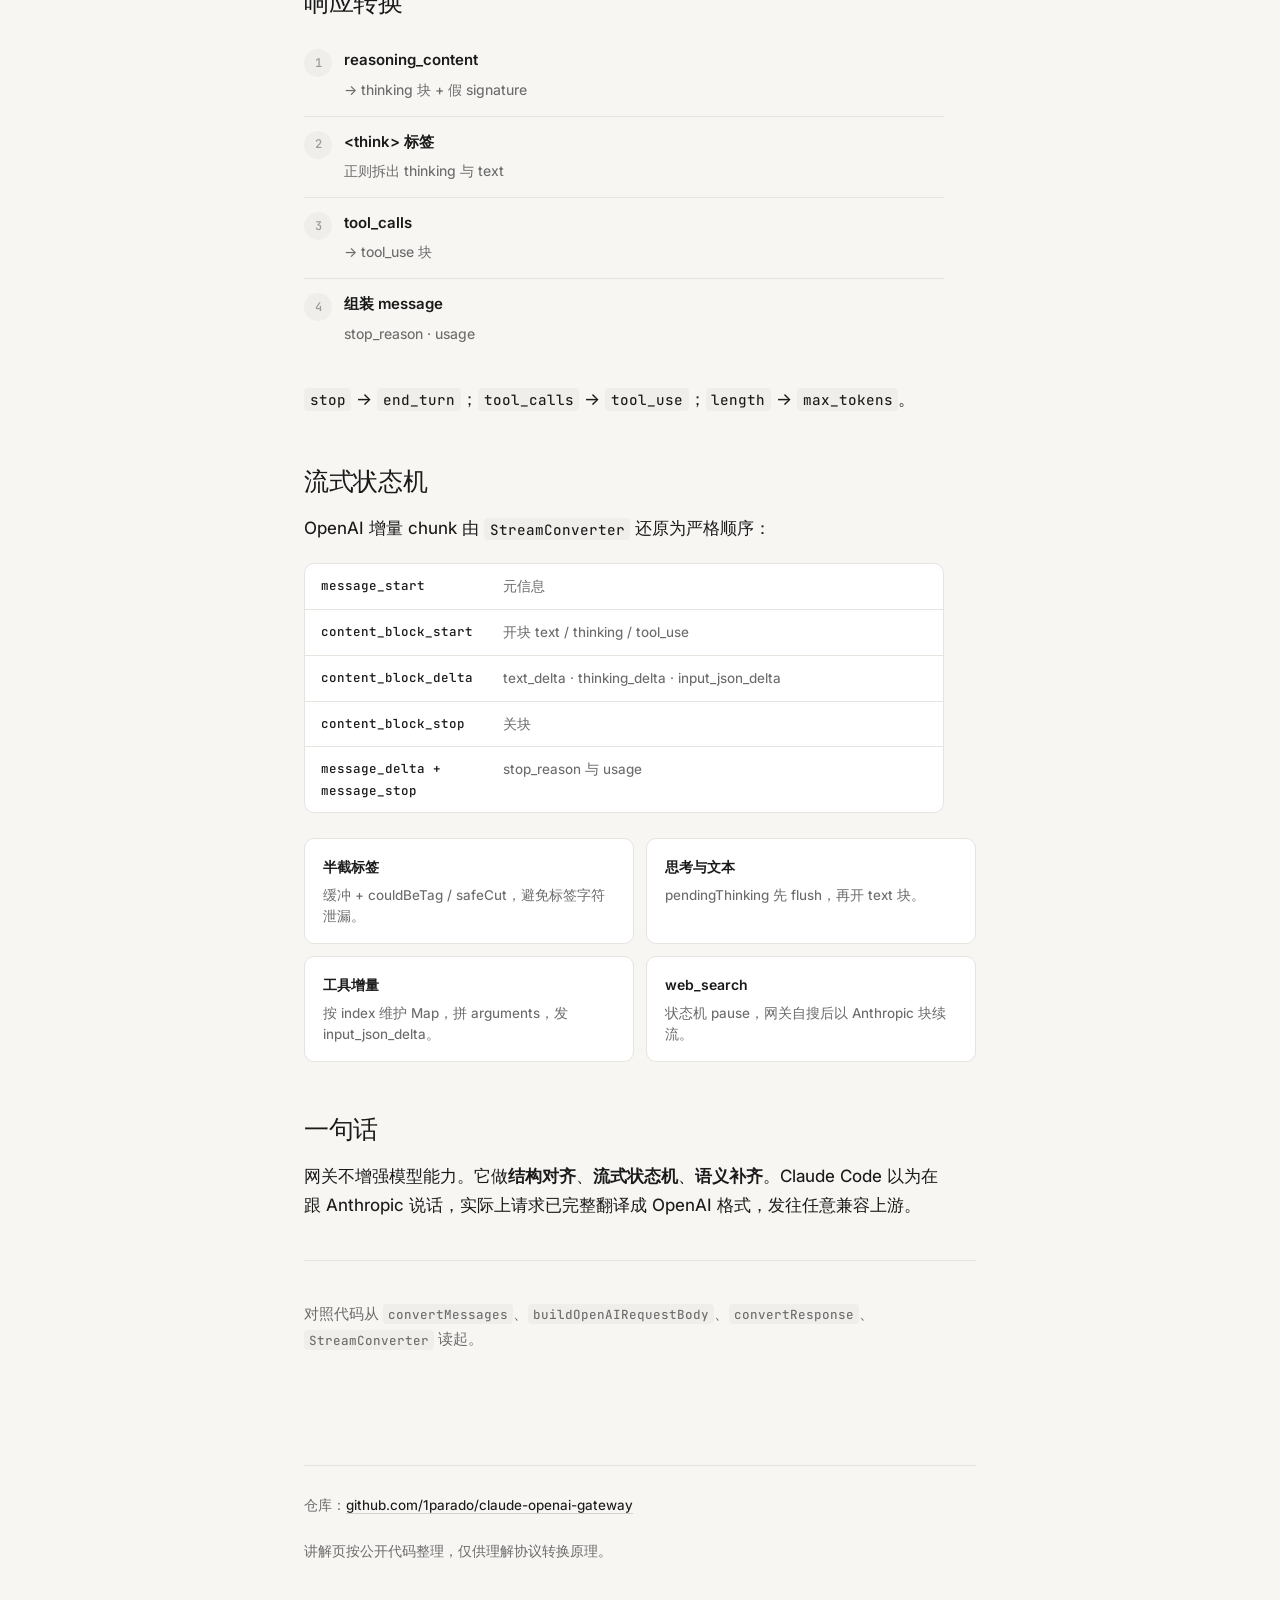
==== commit adf7a6b8: "docs: fix UTF-8 Chinese text on explanation page" ====
--- a/docs/index.html
+++ b/docs/index.html
@@ -3,7 +3,7 @@
 <head>
 <meta charset="UTF-8"/>
 <meta name="viewport" content="width=device-width, initial-scale=1"/>
-<title>Claude \u2194 OpenAI \u534f\u8bae\u7f51\u5173 \u00b7 \u539f\u7406\u7b14\u8bb0</title>
+<title>Claude ↔ OpenAI 协议网关 · 原理笔记</title>
 <link rel="preconnect" href="https://fonts.googleapis.com"/>
 <link rel="preconnect" href="https://fonts.gstatic.com" crossorigin/>
 <link href="https://fonts.googleapis.com/css2?family=Instrument+Serif:ital@0;1&family=Inter:wght@400;450;500;600&family=JetBrains+Mono:wght@400;500&display=swap" rel="stylesheet"/>
@@ -11,70 +11,70 @@
 </head>
 <body>
 <div class="top">
-  <a class="back" href="https://github.com/1parado/claude-openai-gateway" title="Repo">\u2190</a>
-  <div class="top-right"><a class="active" href="#">EN</a><span style="color:var(--faint)"> \u00b7 </span><a href="#">\u4e2d</a></div>
+  <a class="back" href="https://github.com/1parado/claude-openai-gateway" title="Repo">←</a>
+  <div class="top-right"><a class="active" href="#">EN</a><span style="color:var(--faint)"> · </span><a href="#">中</a></div>
 </div>
 <article>
-<p class="meta">Oct 14, 2026 <span>\u00b7</span> Notes <span>\u00b7</span> 8 min</p>
-<h1>Claude \u2194 OpenAI \u534f\u8bae\u7f51\u5173</h1>
-<p class="dek">\u96f6\u4f9d\u8d56\u672c\u5730\u7f51\u5173\uff0c\u628a Anthropic Messages API \u5b8c\u6574\u7ffb\u8bd1\u6210 OpenAI Chat Completions\u3002Claude Code / Desktop \u4ee5\u4e3a\u81ea\u5df1\u5728\u8ddf Anthropic \u8bf4\u8bdd\u2014\u2014\u5b9e\u9645\u4e0a\u6bcf\u4e00\u5b57\u8282\u90fd\u7ecf\u8fc7\u4e86\u534f\u8bae\u8f6c\u6362\u3002</p>
+<p class="meta">Oct 14, 2026 <span>·</span> Notes <span>·</span> 8 min</p>
+<h1>Claude ↔ OpenAI 协议网关</h1>
+<p class="dek">零依赖本地网关，把 Anthropic Messages API 完整翻译成 OpenAI Chat Completions。Claude Code / Desktop 以为自己在跟 Anthropic 说话——实际上每一字节都经过了协议转换。</p>
 <hr class="rule"/>
-<p>\u4ed3\u5e93 <a href="https://github.com/1parado/claude-openai-gateway" target="_blank" rel="noopener">1parado/claude-openai-gateway</a>\u3002\u6838\u5fc3\u5728\u5355\u6587\u4ef6 <code>gateway.mjs</code>\u3002</p>
-<h2>\u8c01\u5728\u8ddf\u8c01\u8bf4\u8bdd</h2>
-<p>Claude \u53ea\u8ba4 <code>/v1/messages</code>\uff1b\u4e0a\u6e38\u53ea\u8ba4 <code>/v1/chat/completions</code>\u3002\u7f51\u5173\u505a\u4e09\u4ef6\u4e8b\uff1a\u7ed3\u6784\u5bf9\u9f50\u3001\u6d41\u5f0f\u4e8b\u4ef6\u8fd8\u539f\u3001\u8bed\u4e49\u8865\u9f50\u3002</p>
+<p>仓库 <a href="https://github.com/1parado/claude-openai-gateway" target="_blank" rel="noopener">1parado/claude-openai-gateway</a>。核心在单文件 <code>gateway.mjs</code>。</p>
+<h2>谁在跟谁说话</h2>
+<p>Claude 只认 <code>/v1/messages</code>；上游只认 <code>/v1/chat/completions</code>。网关做三件事：结构对齐、流式事件还原、语义补齐。</p>
 <div class="diagram" style="padding:20px 24px">
 <div style="display:flex;flex-wrap:wrap;align-items:center;gap:8px;justify-content:center;font-size:14px">
 <div style="background:#fff;border:1px solid #d4d1ca;border-radius:10px;padding:14px 18px;text-align:center;min-width:120px"><strong>Claude Code</strong><br/><span style="color:#6b6b6b;font-size:12px">/ Desktop</span></div>
-<span style="color:#9a9a9a">\u2192</span>
+<span style="color:#9a9a9a">→</span>
 <div style="background:#f0eeea;border:1.5px solid #1a1a1a;border-radius:10px;padding:14px 18px;text-align:center;min-width:130px"><strong>gateway.mjs</strong><br/><span style="font-family:monospace;font-size:12px;color:#6b6b6b">:8787</span></div>
-<span style="color:#9a9a9a">\u2192</span>
+<span style="color:#9a9a9a">→</span>
 <div style="background:#fff;border:1px solid #d4d1ca;border-radius:10px;padding:14px 18px;text-align:center;min-width:120px"><strong>OpenAI-compat</strong><br/><span style="color:#6b6b6b;font-size:12px">Upstream</span></div>
 </div>
-<p class="diagram-caption" style="margin-top:16px">\u7ed3\u6784\u5bf9\u9f50 \u00b7 \u6d41\u5f0f\u72b6\u6001\u673a \u00b7 \u8bed\u4e49\u8865\u9f50</p>
+<p class="diagram-caption" style="margin-top:16px">结构对齐 · 流式状态机 · 语义补齐</p>
 </div>
-<h2>\u8bf7\u6c42\u8f6c\u6362</h2>
-<p>Anthropic \u7684 <code>content</code> \u662f\u5757\u6570\u7ec4\uff1bOpenAI \u662f\u6241\u5e73 <code>role + content</code> \u4e0e <code>tool_calls</code>\u3002</p>
+<h2>请求转换</h2>
+<p>Anthropic 的 <code>content</code> 是块数组；OpenAI 是扁平 <code>role + content</code> 与 <code>tool_calls</code>。</p>
 <div class="table-wrap"><table>
-<thead><tr><th>Anthropic</th><th>OpenAI</th><th>\u8bf4\u660e</th></tr></thead>
+<thead><tr><th>Anthropic</th><th>OpenAI</th><th>说明</th></tr></thead>
 <tbody>
-<tr><td><code>system</code></td><td><code>role: "system"</code></td><td>\u591a\u5757\u62fc\u63a5</td></tr>
-<tr><td><code>user</code> \u6587\u672c</td><td><code>role: "user"</code></td><td>\u5b57\u7b26\u4e32\u6216 text part</td></tr>
-<tr><td><code>image</code></td><td><code>image_url</code></td><td>base64 \u2192 data URI</td></tr>
+<tr><td><code>system</code></td><td><code>role: "system"</code></td><td>多块拼接</td></tr>
+<tr><td><code>user</code> 文本</td><td><code>role: "user"</code></td><td>字符串或 text part</td></tr>
+<tr><td><code>image</code></td><td><code>image_url</code></td><td>base64 → data URI</td></tr>
 <tr><td><code>assistant.tool_use</code></td><td><code>tool_calls[]</code></td><td>id / name / arguments</td></tr>
-<tr><td><code>user.tool_result</code></td><td><code>role: "tool"</code></td><td>\u5fc5\u987b\u7d27\u8ddf\u5bf9\u5e94 assistant</td></tr>
-<tr><td><code>thinking</code> \u5386\u53f2</td><td>\u2014</td><td>\u8bf7\u6c42\u4fa7\u901a\u5e38\u4e22\u5f03</td></tr>
+<tr><td><code>user.tool_result</code></td><td><code>role: "tool"</code></td><td>必须紧跟对应 assistant</td></tr>
+<tr><td><code>thinking</code> 历史</td><td>—</td><td>请求侧通常丢弃</td></tr>
 </tbody></table></div>
-<div class="note"><strong>\u987a\u5e8f\u662f\u786c\u7ea6\u675f\u3002</strong> OpenAI \u8981\u6c42 tool \u6d88\u606f\u7d27\u8ddf\u5e26 tool_calls \u7684 assistant\u3002\u7f51\u5173\u5728 <code>convertMessages</code> \u91cc\u62c6\u5206\u3001\u91cd\u6392\u5e76\u6e05\u6d17\u5b64\u513f tool \u6d88\u606f\u3002</div>
-<p><code>input_schema</code> \u2192 <code>function.parameters</code>\uff1b<code>tool_choice: "any"</code> \u2192 <code>"required"</code>\u3002\u5ba2\u6237\u7aef\u7684 <code>web_search_*</code> \u7531\u7f51\u5173\u5185\u90e8\u6267\u884c\u3002</p>
-<p>\u6a21\u578b\u8def\u7531\uff1a\u7cbe\u786e\u522b\u540d \u2192 haiku/sonnet/opus \u69fd\u4f4d \u2192 \u5265\u79bb <code>[1m]</code>\u3002Thinking \u7684 <code>budget_tokens</code> \u6620\u5c04\u4e3a <code>reasoning_effort</code>\uff08low / medium / high\uff09\u3002</p>
-<h2>\u54cd\u5e94\u8f6c\u6362</h2>
+<div class="note"><strong>顺序是硬约束。</strong> OpenAI 要求 tool 消息紧跟带 tool_calls 的 assistant。网关在 <code>convertMessages</code> 里拆分、重排并清洗孤儿 tool 消息。</div>
+<p><code>input_schema</code> → <code>function.parameters</code>；<code>tool_choice: "any"</code> → <code>"required"</code>。客户端的 <code>web_search_*</code> 由网关内部执行。</p>
+<p>模型路由：精确别名 → haiku/sonnet/opus 槽位 → 剥离 <code>[1m]</code>。Thinking 的 <code>budget_tokens</code> 映射为 <code>reasoning_effort</code>（low / medium / high）。</p>
+<h2>响应转换</h2>
 <ol class="steps">
-<li><div><strong>reasoning_content</strong><span>\u2192 thinking \u5757 + \u5047 signature</span></div></li>
-<li><div><strong>&lt;think&gt; \u6807\u7b7e</strong><span>\u6b63\u5219\u62c6\u51fa thinking \u4e0e text</span></div></li>
-<li><div><strong>tool_calls</strong><span>\u2192 tool_use \u5757</span></div></li>
-<li><div><strong>\u7ec4\u88c5 message</strong><span>stop_reason \u00b7 usage</span></div></li>
+<li><div><strong>reasoning_content</strong><span>→ thinking 块 + 假 signature</span></div></li>
+<li><div><strong>&lt;think&gt; 标签</strong><span>正则拆出 thinking 与 text</span></div></li>
+<li><div><strong>tool_calls</strong><span>→ tool_use 块</span></div></li>
+<li><div><strong>组装 message</strong><span>stop_reason · usage</span></div></li>
 </ol>
-<p><code>stop</code> \u2192 <code>end_turn</code>\uff1b<code>tool_calls</code> \u2192 <code>tool_use</code>\uff1b<code>length</code> \u2192 <code>max_tokens</code>\u3002</p>
-<h2>\u6d41\u5f0f\u72b6\u6001\u673a</h2>
-<p>OpenAI \u589e\u91cf chunk \u7531 <code>StreamConverter</code> \u8fd8\u539f\u4e3a\u4e25\u683c\u987a\u5e8f\uff1a</p>
+<p><code>stop</code> → <code>end_turn</code>；<code>tool_calls</code> → <code>tool_use</code>；<code>length</code> → <code>max_tokens</code>。</p>
+<h2>流式状态机</h2>
+<p>OpenAI 增量 chunk 由 <code>StreamConverter</code> 还原为严格顺序：</p>
 <ul class="sse">
-<li><span class="ev">message_start</span><span class="desc">\u5143\u4fe1\u606f</span></li>
-<li><span class="ev">content_block_start</span><span class="desc">\u5f00\u5757 text / thinking / tool_use</span></li>
-<li><span class="ev">content_block_delta</span><span class="desc">text_delta \u00b7 thinking_delta \u00b7 input_json_delta</span></li>
-<li><span class="ev">content_block_stop</span><span class="desc">\u5173\u5757</span></li>
-<li><span class="ev">message_delta + message_stop</span><span class="desc">stop_reason \u4e0e usage</span></li>
+<li><span class="ev">message_start</span><span class="desc">元信息</span></li>
+<li><span class="ev">content_block_start</span><span class="desc">开块 text / thinking / tool_use</span></li>
+<li><span class="ev">content_block_delta</span><span class="desc">text_delta · thinking_delta · input_json_delta</span></li>
+<li><span class="ev">content_block_stop</span><span class="desc">关块</span></li>
+<li><span class="ev">message_delta + message_stop</span><span class="desc">stop_reason 与 usage</span></li>
 </ul>
 <div class="pair">
-<div class="pair-card"><h4>\u534a\u622a\u6807\u7b7e</h4><p>\u7f13\u51b2 + couldBeTag / safeCut\uff0c\u907f\u514d\u6807\u7b7e\u5b57\u7b26\u6cc4\u6f0f\u3002</p></div>
-<div class="pair-card"><h4>\u601d\u8003\u4e0e\u6587\u672c</h4><p>pendingThinking \u5148 flush\uff0c\u518d\u5f00 text \u5757\u3002</p></div>
-<div class="pair-card"><h4>\u5de5\u5177\u589e\u91cf</h4><p>\u6309 index \u7ef4\u62a4 Map\uff0c\u62fc arguments\uff0c\u53d1 input_json_delta\u3002</p></div>
-<div class="pair-card"><h4>web_search</h4><p>\u72b6\u6001\u673a pause\uff0c\u7f51\u5173\u81ea\u641c\u540e\u4ee5 Anthropic \u5757\u7eed\u6d41\u3002</p></div>
+<div class="pair-card"><h4>半截标签</h4><p>缓冲 + couldBeTag / safeCut，避免标签字符泄漏。</p></div>
+<div class="pair-card"><h4>思考与文本</h4><p>pendingThinking 先 flush，再开 text 块。</p></div>
+<div class="pair-card"><h4>工具增量</h4><p>按 index 维护 Map，拼 arguments，发 input_json_delta。</p></div>
+<div class="pair-card"><h4>web_search</h4><p>状态机 pause，网关自搜后以 Anthropic 块续流。</p></div>
 </div>
-<h2>\u4e00\u53e5\u8bdd</h2>
-<p>\u7f51\u5173\u4e0d\u589e\u5f3a\u6a21\u578b\u80fd\u529b\u3002\u5b83\u505a<strong>\u7ed3\u6784\u5bf9\u9f50</strong>\u3001<strong>\u6d41\u5f0f\u72b6\u6001\u673a</strong>\u3001<strong>\u8bed\u4e49\u8865\u9f50</strong>\u3002Claude Code \u4ee5\u4e3a\u5728\u8ddf Anthropic \u8bf4\u8bdd\uff0c\u5b9e\u9645\u4e0a\u8bf7\u6c42\u5df2\u5b8c\u6574\u7ffb\u8bd1\u6210 OpenAI \u683c\u5f0f\uff0c\u53d1\u5f80\u4efb\u610f\u517c\u5bb9\u4e0a\u6e38\u3002</p>
+<h2>一句话</h2>
+<p>网关不增强模型能力。它做<strong>结构对齐</strong>、<strong>流式状态机</strong>、<strong>语义补齐</strong>。Claude Code 以为在跟 Anthropic 说话，实际上请求已完整翻译成 OpenAI 格式，发往任意兼容上游。</p>
 <hr class="rule"/>
-<p style="color:var(--muted);font-size:15px;max-width:var(--measure)">\u5bf9\u7167\u4ee3\u7801\u4ece <code>convertMessages</code>\u3001<code>buildOpenAIRequestBody</code>\u3001<code>convertResponse</code>\u3001<code>StreamConverter</code> \u8bfb\u8d77\u3002</p>
+<p style="color:var(--muted);font-size:15px;max-width:var(--measure)">对照代码从 <code>convertMessages</code>、<code>buildOpenAIRequestBody</code>、<code>convertResponse</code>、<code>StreamConverter</code> 读起。</p>
 </article>
-<footer><div class="repo">\u4ed3\u5e93\uff1a<a href="https://github.com/1parado/claude-openai-gateway" target="_blank" rel="noopener">github.com/1parado/claude-openai-gateway</a><br/><br/>\u8bb2\u89e3\u9875\u6309\u516c\u5f00\u4ee3\u7801\u6574\u7406\uff0c\u4ec5\u4f9b\u7406\u89e3\u534f\u8bae\u8f6c\u6362\u539f\u7406\u3002</div></footer>
+<footer><div class="repo">仓库：<a href="https://github.com/1parado/claude-openai-gateway" target="_blank" rel="noopener">github.com/1parado/claude-openai-gateway</a><br/><br/>讲解页按公开代码整理，仅供理解协议转换原理。</div></footer>
 </body>
 </html>
